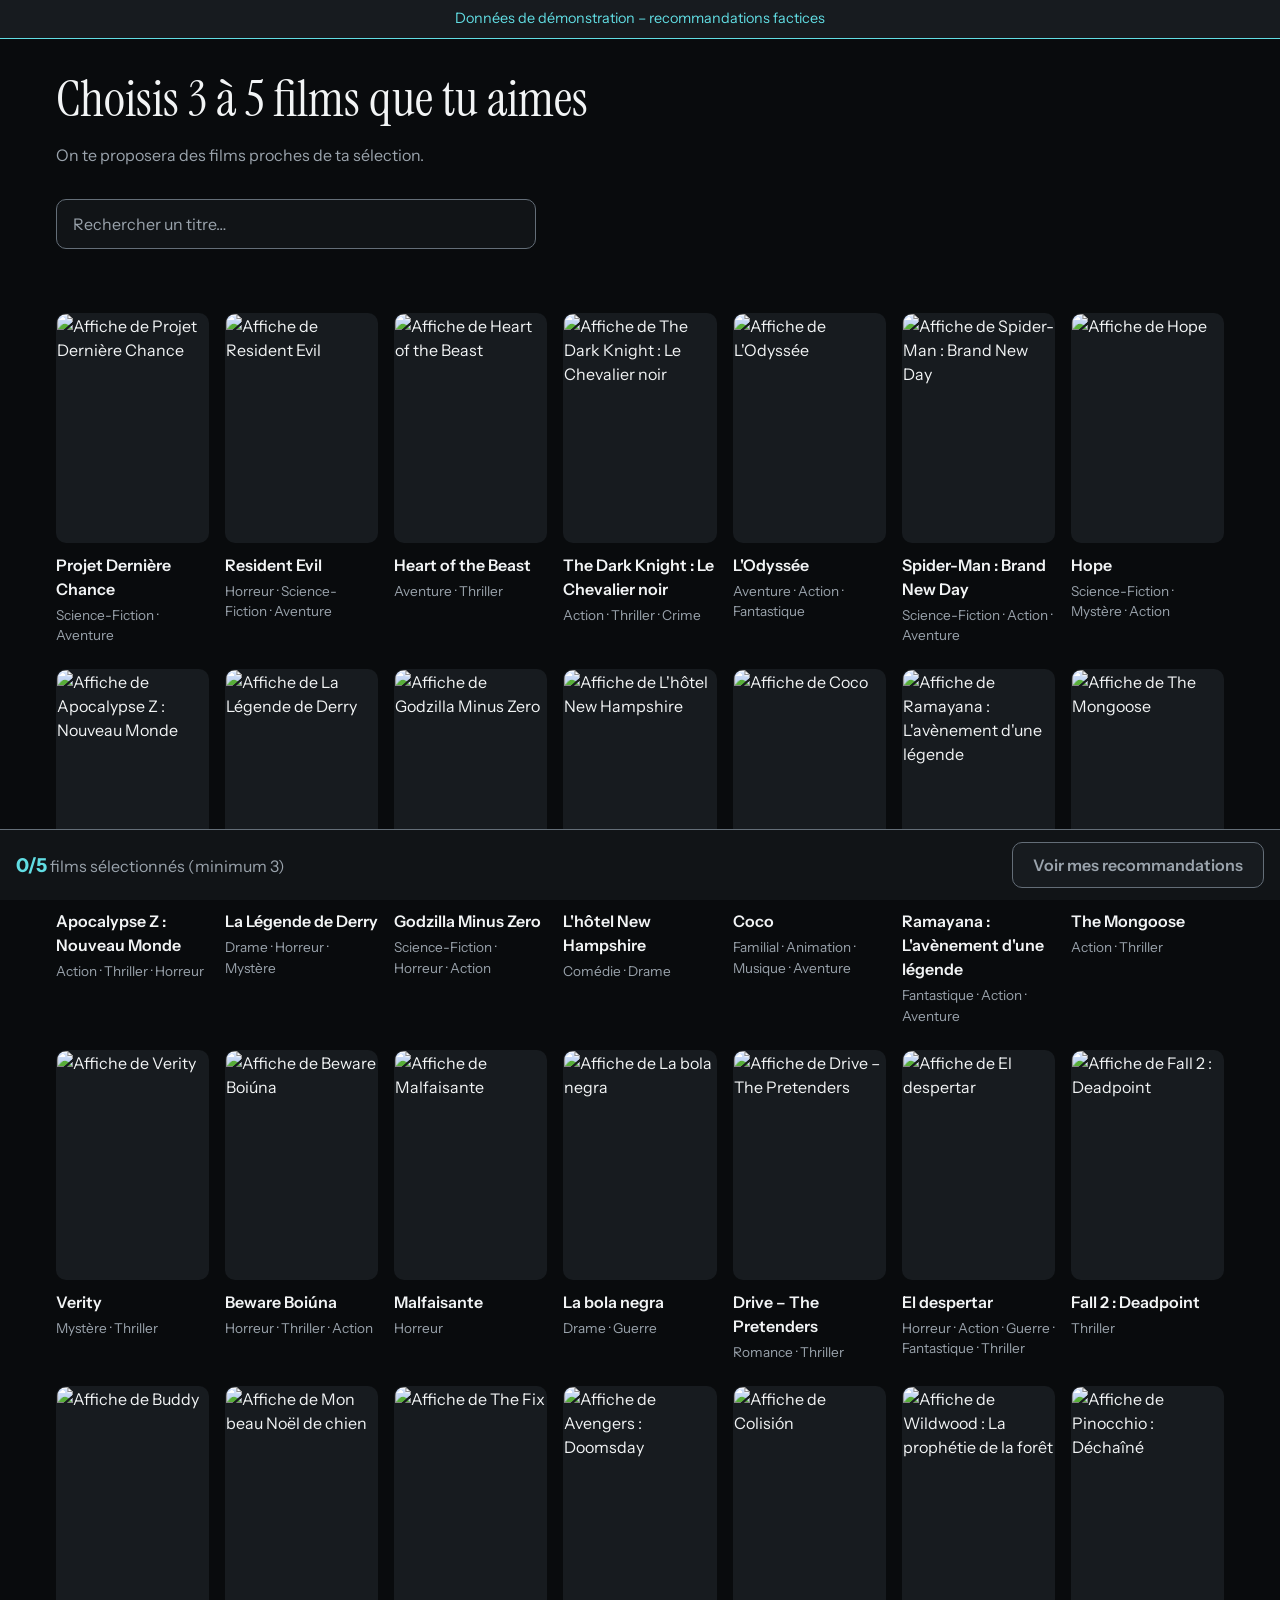
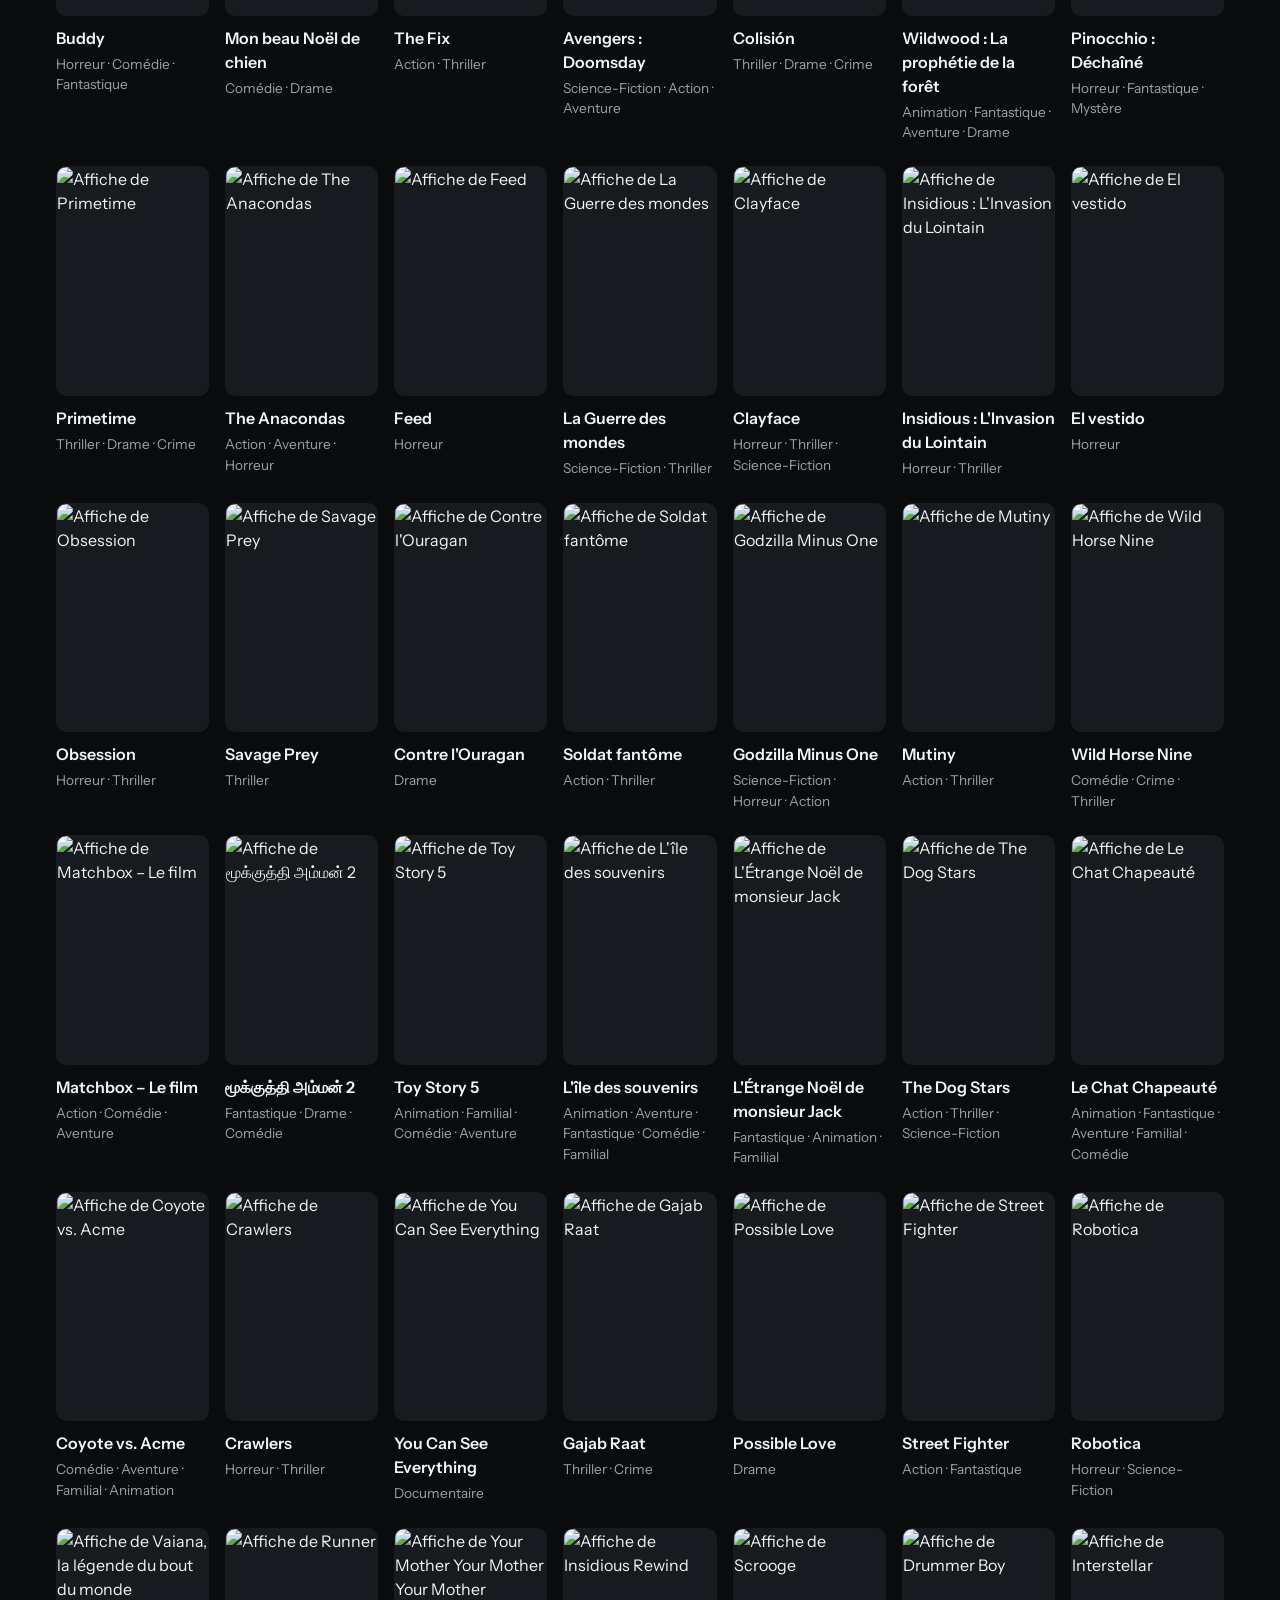
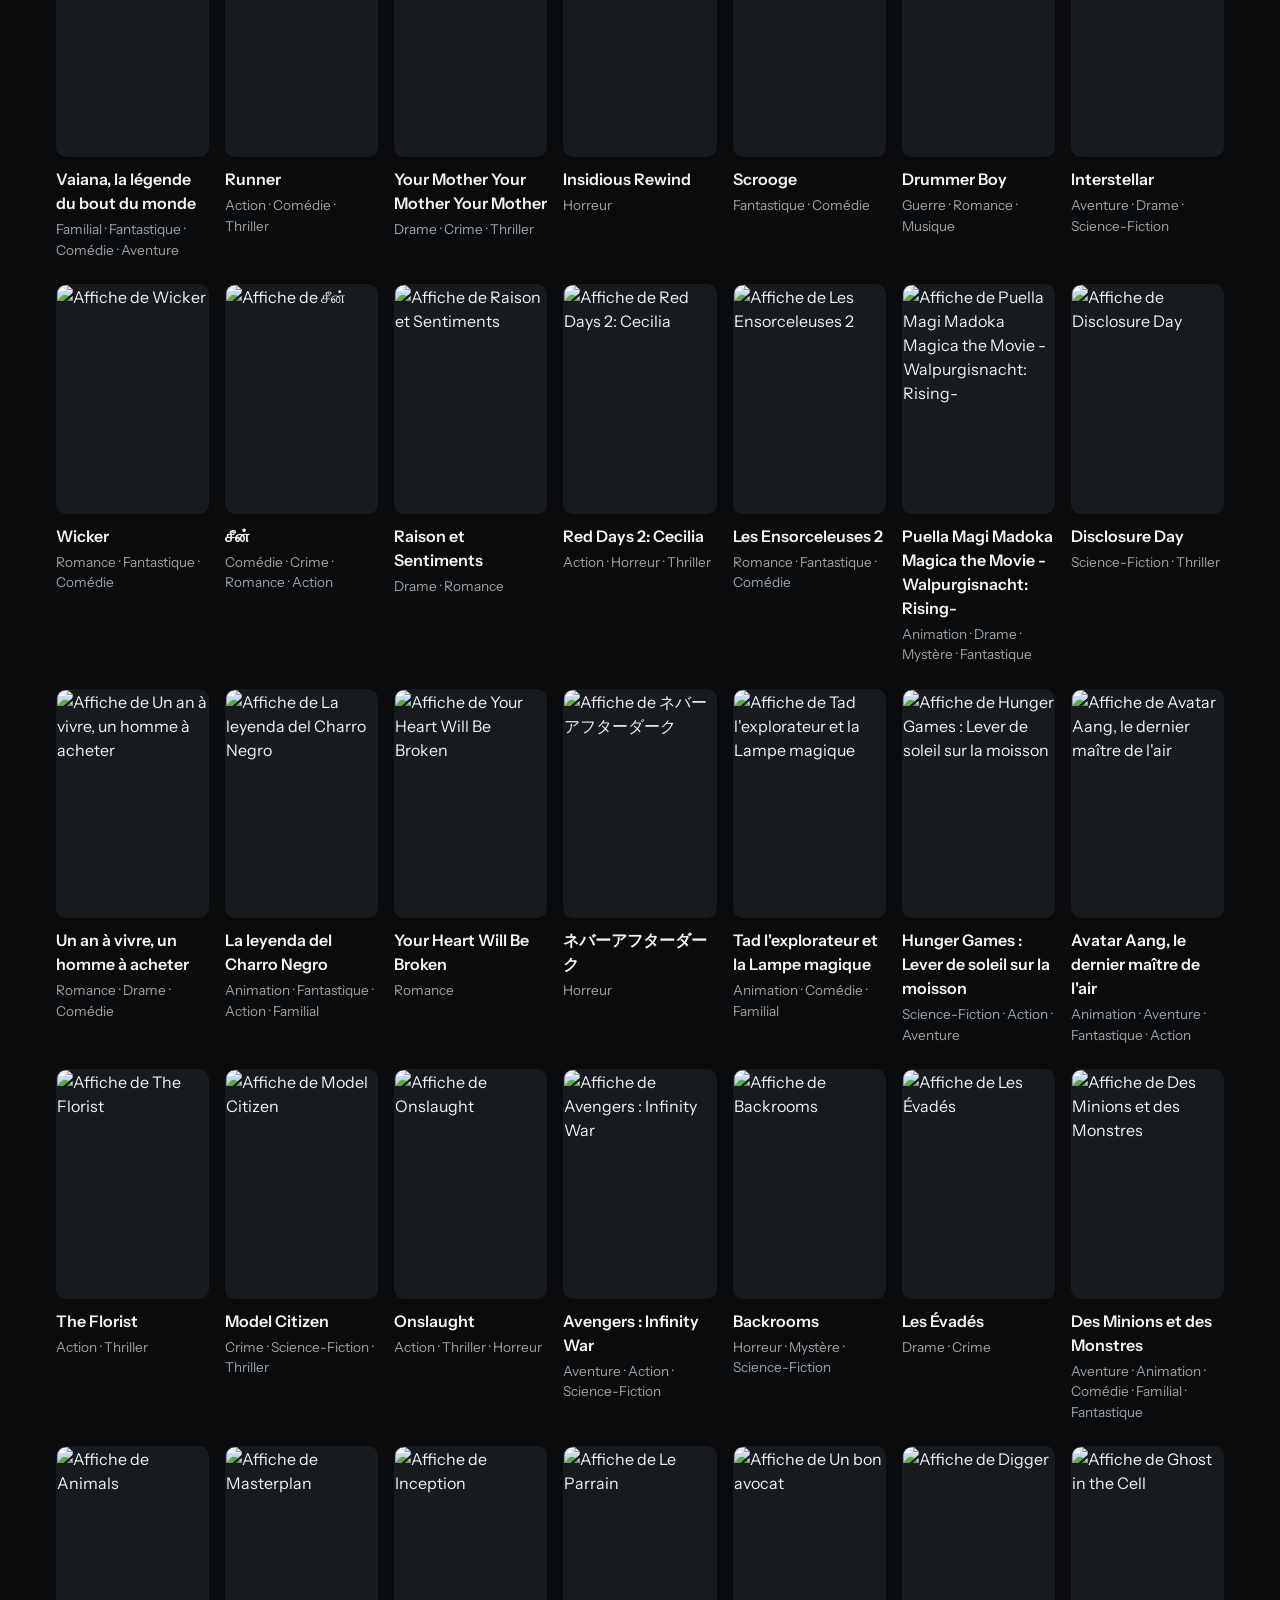
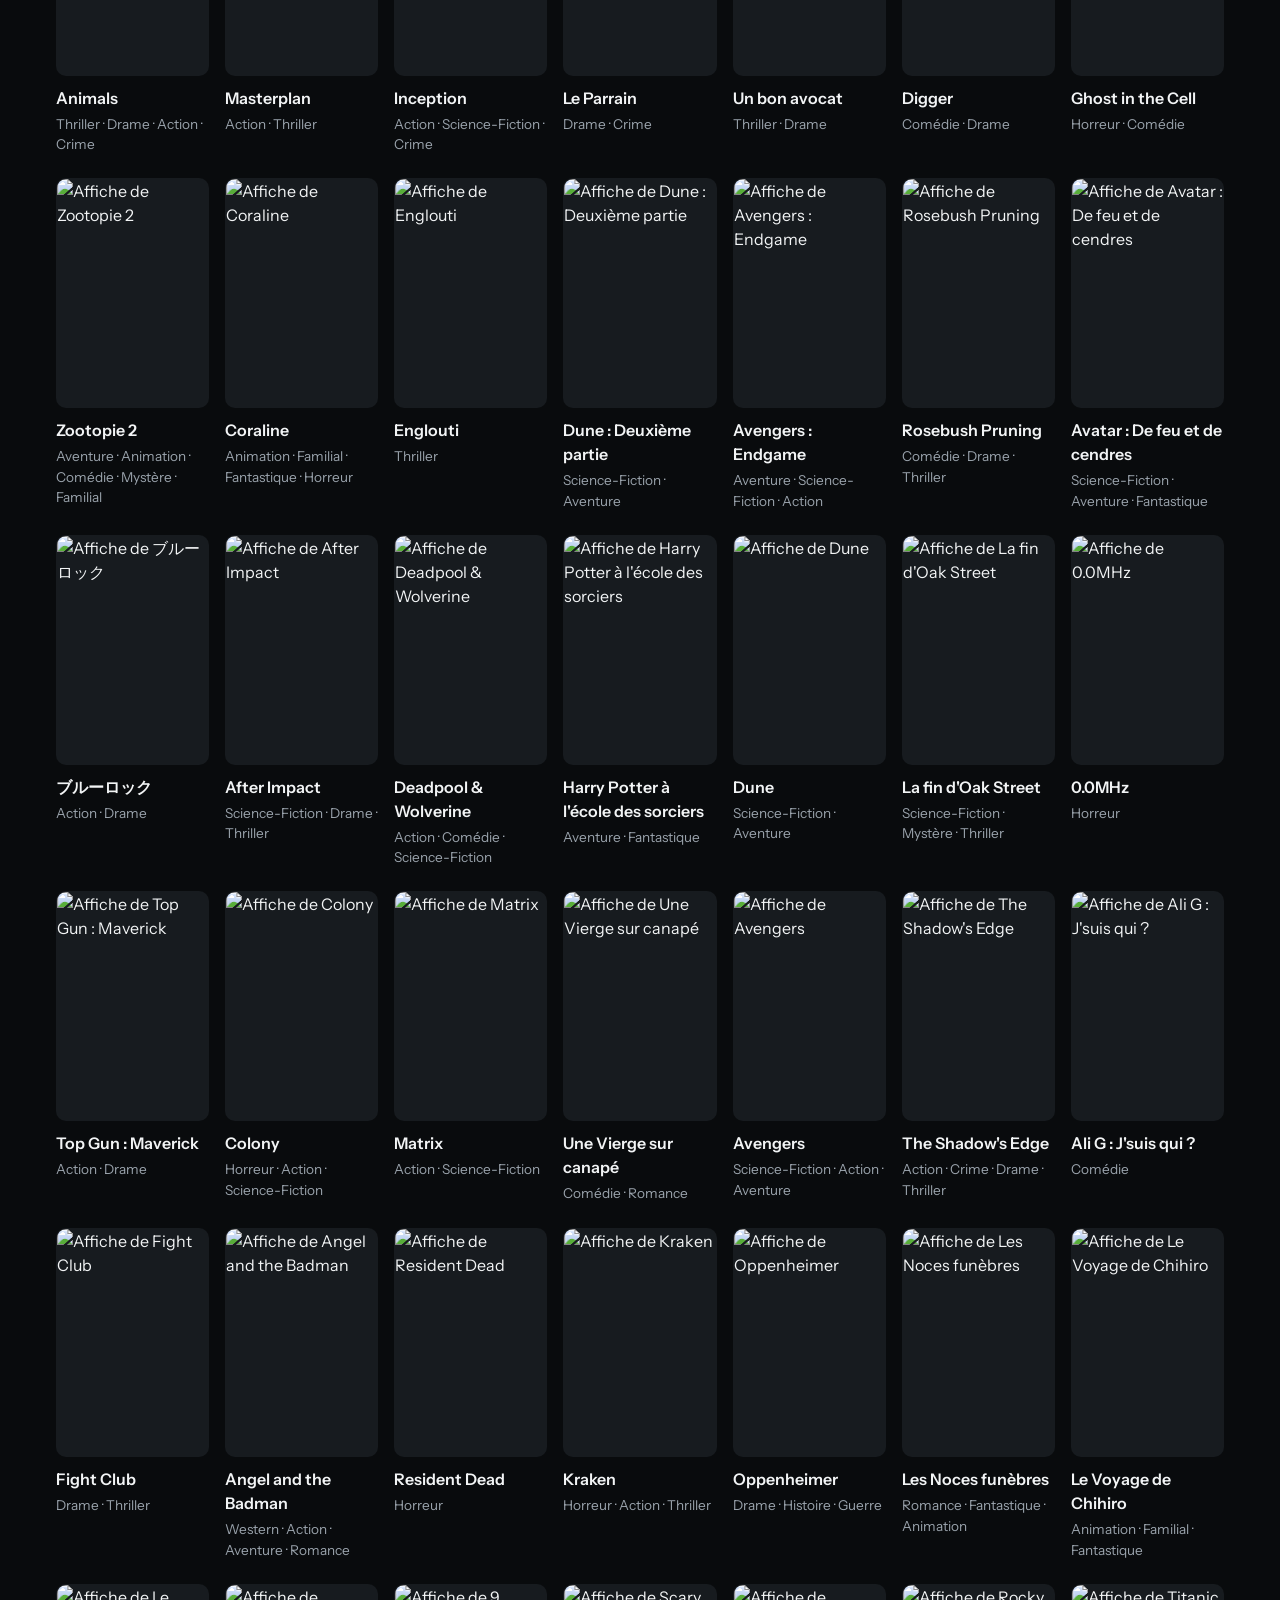
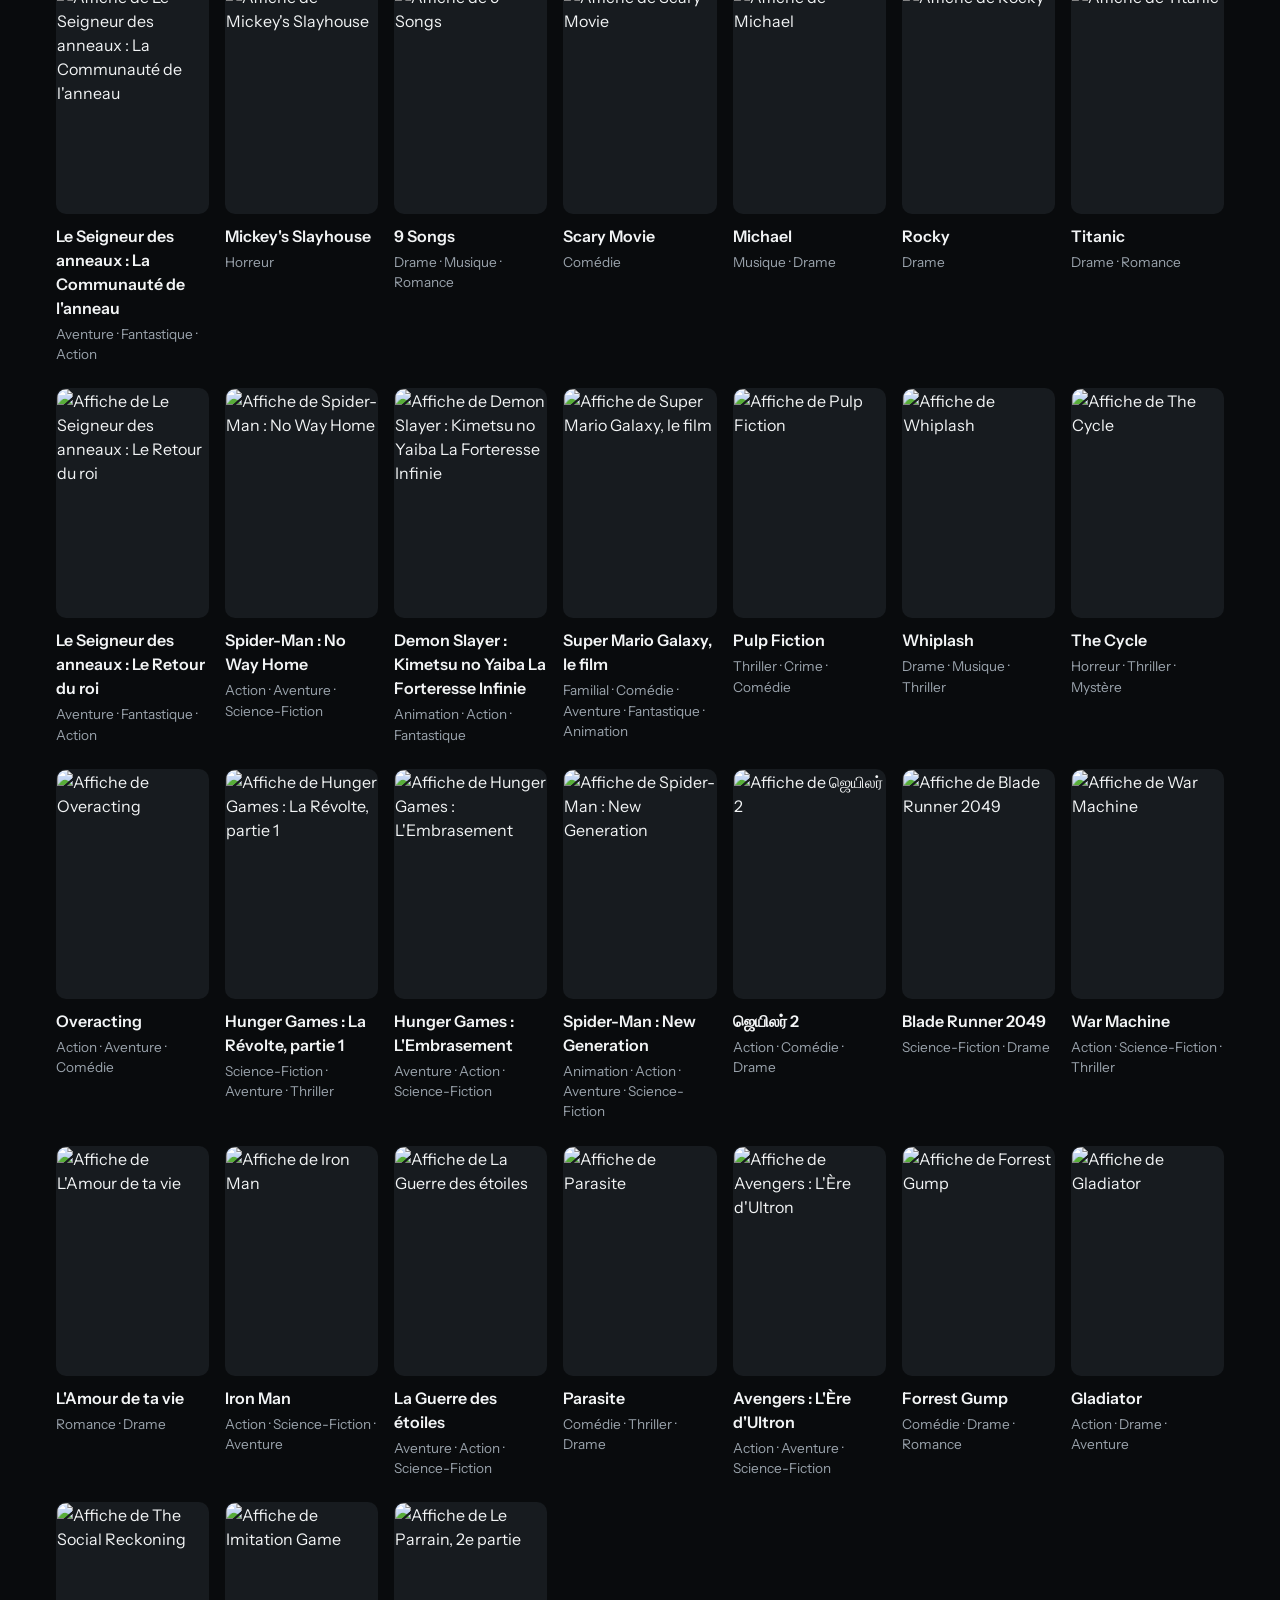
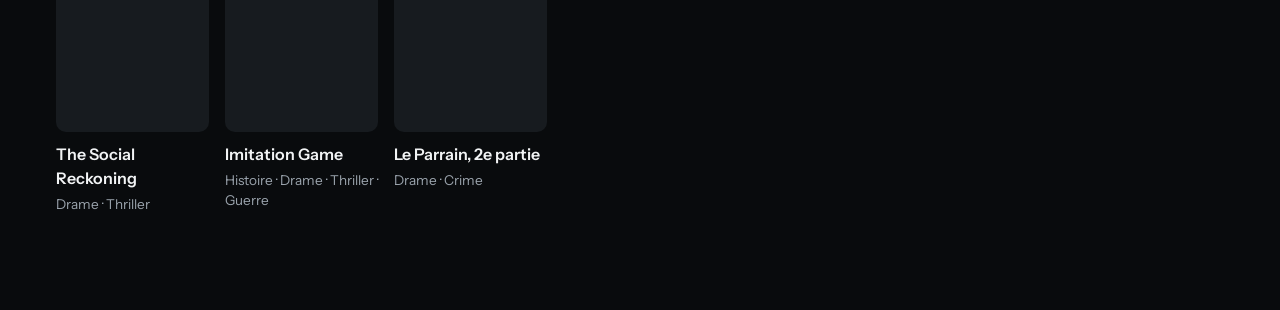
==== frontend/index.html @ 553a66c7 "feat(frontend): page catalogue (recherche, sélection 3 à 5 films)" ====
<!DOCTYPE html>
<html lang="fr">
<head>
  <meta charset="utf-8">
  <meta name="viewport" content="width=device-width, initial-scale=1">
  <title>Catalogue – Reco de films</title>
  <link rel="preconnect" href="https://fonts.googleapis.com">
  <link rel="preconnect" href="https://fonts.gstatic.com" crossorigin>
  <link href="https://fonts.googleapis.com/css2?family=Instrument+Sans:wght@400;600&family=Instrument+Serif&display=swap" rel="stylesheet">
  <link rel="stylesheet" href="css/style.css">
</head>
<body>
  <!-- Affiché seulement si USE_MOCK = true (voir catalogue.js) -->
  <p id="mock-banner" class="banner" hidden>Données de démonstration – recommandations factices</p>

  <header class="page-header">
    <h1>Choisis 3 à 5 films que tu aimes</h1>
    <p class="muted">On te proposera des films proches de ta sélection.</p>
    <label class="search">
      <span class="visually-hidden">Rechercher un film</span>
      <input id="search" type="search" placeholder="Rechercher un titre…" autocomplete="off">
    </label>
  </header>

  <main>
    <!-- Messages de chargement / erreur / aucun résultat -->
    <p id="status" class="status" role="status"></p>
    <ul id="grid" class="grid"></ul>
  </main>

  <!-- Barre fixe en bas : compteur + bouton vers les recommandations -->
  <footer class="selection-bar">
    <p><strong id="counter">0/5</strong> <span id="bar-message" class="muted">films sélectionnés</span></p>
    <button id="go" class="btn" type="button" disabled>Voir mes recommandations</button>
  </footer>

  <script type="module" src="js/catalogue.js"></script>
</body>
</html>
---- frontend/css/style.css ----
/* Thème sombre unique, couleurs imposées dans des variables */
:root {
  --bg: #090b0d;
  --surface-1: #111417;
  --surface-2: #171b1f;
  --line-strong: #646e78;
  --text: #f2f4f5;
  --text-muted: #9aa3ac;
  --accent: #61dde3;
  --on-accent: #061416;
  --radius: 10px;
  --gutter: 16px;
  color-scheme: dark;
}

* { box-sizing: border-box; }

body {
  margin: 0;
  background: var(--bg);
  color: var(--text);
  font: 400 1rem/1.5 "Instrument Sans", system-ui, sans-serif;
  padding-bottom: 96px; /* place pour la barre fixe du bas */
}

h1, h2 {
  font-family: "Instrument Serif", Georgia, serif;
  font-weight: 400;
  line-height: 1.1;
  margin: 0 0 8px;
}
h1 { font-size: clamp(2rem, 5vw, 3.2rem); }
h2 { font-size: 1.8rem; }

.muted { color: var(--text-muted); }

/* Focus clavier bien visible partout */
:focus-visible {
  outline: 2px solid var(--accent);
  outline-offset: 3px;
}

/* Texte lu par les lecteurs d'écran mais invisible à l'écran */
.visually-hidden {
  position: absolute;
  width: 1px; height: 1px;
  overflow: hidden;
  clip-path: inset(50%);
  white-space: nowrap;
}

/* ---------- Bandeau mode mock ---------- */
.banner {
  margin: 0;
  padding: 8px var(--gutter);
  background: var(--surface-2);
  border-bottom: 1px solid var(--accent);
  color: var(--accent);
  font-size: 0.9rem;
  text-align: center;
}

/* ---------- En-tête et recherche ---------- */
.page-header, main {
  max-width: 1200px;
  margin: 0 auto;
  padding: 32px var(--gutter) 0;
}
main { padding-top: 8px; }

.search input {
  width: 100%;
  max-width: 480px;
  margin-top: 16px;
  padding: 12px 16px;
  font: inherit;
  color: var(--text);
  background: var(--surface-1);
  border: 1px solid var(--line-strong);
  border-radius: var(--radius);
}
.search input::placeholder { color: var(--text-muted); }

.status { color: var(--text-muted); min-height: 1.5em; }

/* ---------- Grille de cartes ---------- */
.grid {
  list-style: none;
  margin: 0;
  padding: 0;
  display: grid;
  grid-template-columns: repeat(auto-fill, minmax(150px, 1fr));
  gap: 24px 16px;
}

.card {
  display: flex;
  flex-direction: column;
  gap: 4px;
  width: 100%;
  padding: 0;
  font: inherit;
  text-align: left;
  color: inherit;
  background: none;
  border: 0;
  border-radius: var(--radius);
  cursor: pointer;
}

/* Affiche au format 2:3 */
.poster {
  display: block;
  width: 100%;
  aspect-ratio: 2 / 3;
  object-fit: cover;
  border-radius: var(--radius);
  background: var(--surface-2);
  border: 1px solid transparent;
}
.poster--empty {
  display: grid;
  place-items: center;
  color: var(--text-muted);
  font-size: 0.85rem;
  border-color: var(--line-strong);
}

.card:hover .poster { border-color: var(--line-strong); }

/* Film choisi : contour accent autour de l'affiche */
.card[aria-pressed="true"] .poster {
  border-color: var(--accent);
  box-shadow: 0 0 0 2px var(--accent);
}
.card[aria-pressed="true"] .card-title { color: var(--accent); }

.card-title { font-weight: 600; margin-top: 6px; }
.card-meta { color: var(--text-muted); font-size: 0.85rem; }

/* ---------- Boutons ---------- */
.btn {
  padding: 12px 20px;
  font: 600 1rem "Instrument Sans", system-ui, sans-serif;
  color: var(--on-accent);
  background: var(--accent);
  border: 1px solid var(--accent);
  border-radius: var(--radius);
  cursor: pointer;
}
.btn:disabled {
  color: var(--text-muted);
  background: var(--surface-2);
  border-color: var(--line-strong);
  cursor: not-allowed;
}

/* ---------- Barre de sélection fixée en bas ---------- */
.selection-bar {
  position: fixed;
  inset: auto 0 0 0;
  display: flex;
  flex-wrap: wrap;
  align-items: center;
  justify-content: space-between;
  gap: 8px 16px;
  padding: 12px var(--gutter);
  background: var(--surface-1);
  border-top: 1px solid var(--line-strong);
}
.selection-bar p { margin: 0; }
#counter { font-size: 1.2rem; color: var(--accent); }

/* ---------- Page recommandations ---------- */
.page-header .btn { display: inline-block; margin: 8px 0 16px; }

/* Bouton secondaire (lien "Modifier ma sélection") */
.btn--ghost {
  color: var(--text);
  background: transparent;
  border-color: var(--line-strong);
  text-decoration: none;
}
.btn--ghost:hover { border-color: var(--accent); }

main section { margin-bottom: 40px; }

/* Films choisis, en petit */
.chosen {
  list-style: none;
  margin: 0;
  padding: 0;
  display: flex;
  flex-wrap: wrap;
  gap: 12px;
}
.chosen-item { width: 88px; font-size: 0.8rem; }
.chosen-title { display: block; margin-top: 4px; color: var(--text-muted); }

/* Liste des recommandations : affiche à gauche, infos à droite */
.reco-list {
  list-style: none;
  margin: 0;
  padding: 0;
  display: grid;
  gap: 16px;
}
.reco {
  display: grid;
  grid-template-columns: 100px 1fr;
  gap: 16px;
  padding: 12px;
  background: var(--surface-1);
  border: 1px solid var(--surface-2);
  border-radius: var(--radius);
}
.reco-infos { min-width: 0; } /* évite qu'un long texte élargisse la carte */
.reco-title { margin: 0; font-size: 1.1rem; }
.score { margin: 4px 0 12px; color: var(--accent); font-weight: 600; }

/* Dépliant "Pourquoi ?" (details/summary natif) */
.why summary {
  display: inline-block;
  padding: 6px 14px;
  border: 1px solid var(--line-strong);
  border-radius: var(--radius);
  cursor: pointer;
  list-style: none; /* retire le triangle par défaut */
}
.why summary::-webkit-details-marker { display: none; }
.why[open] summary { border-color: var(--accent); color: var(--accent); }
.why-film { margin: 12px 0 4px; font-weight: 600; }
.why-list { margin: 0; padding-left: 18px; overflow-wrap: anywhere; }
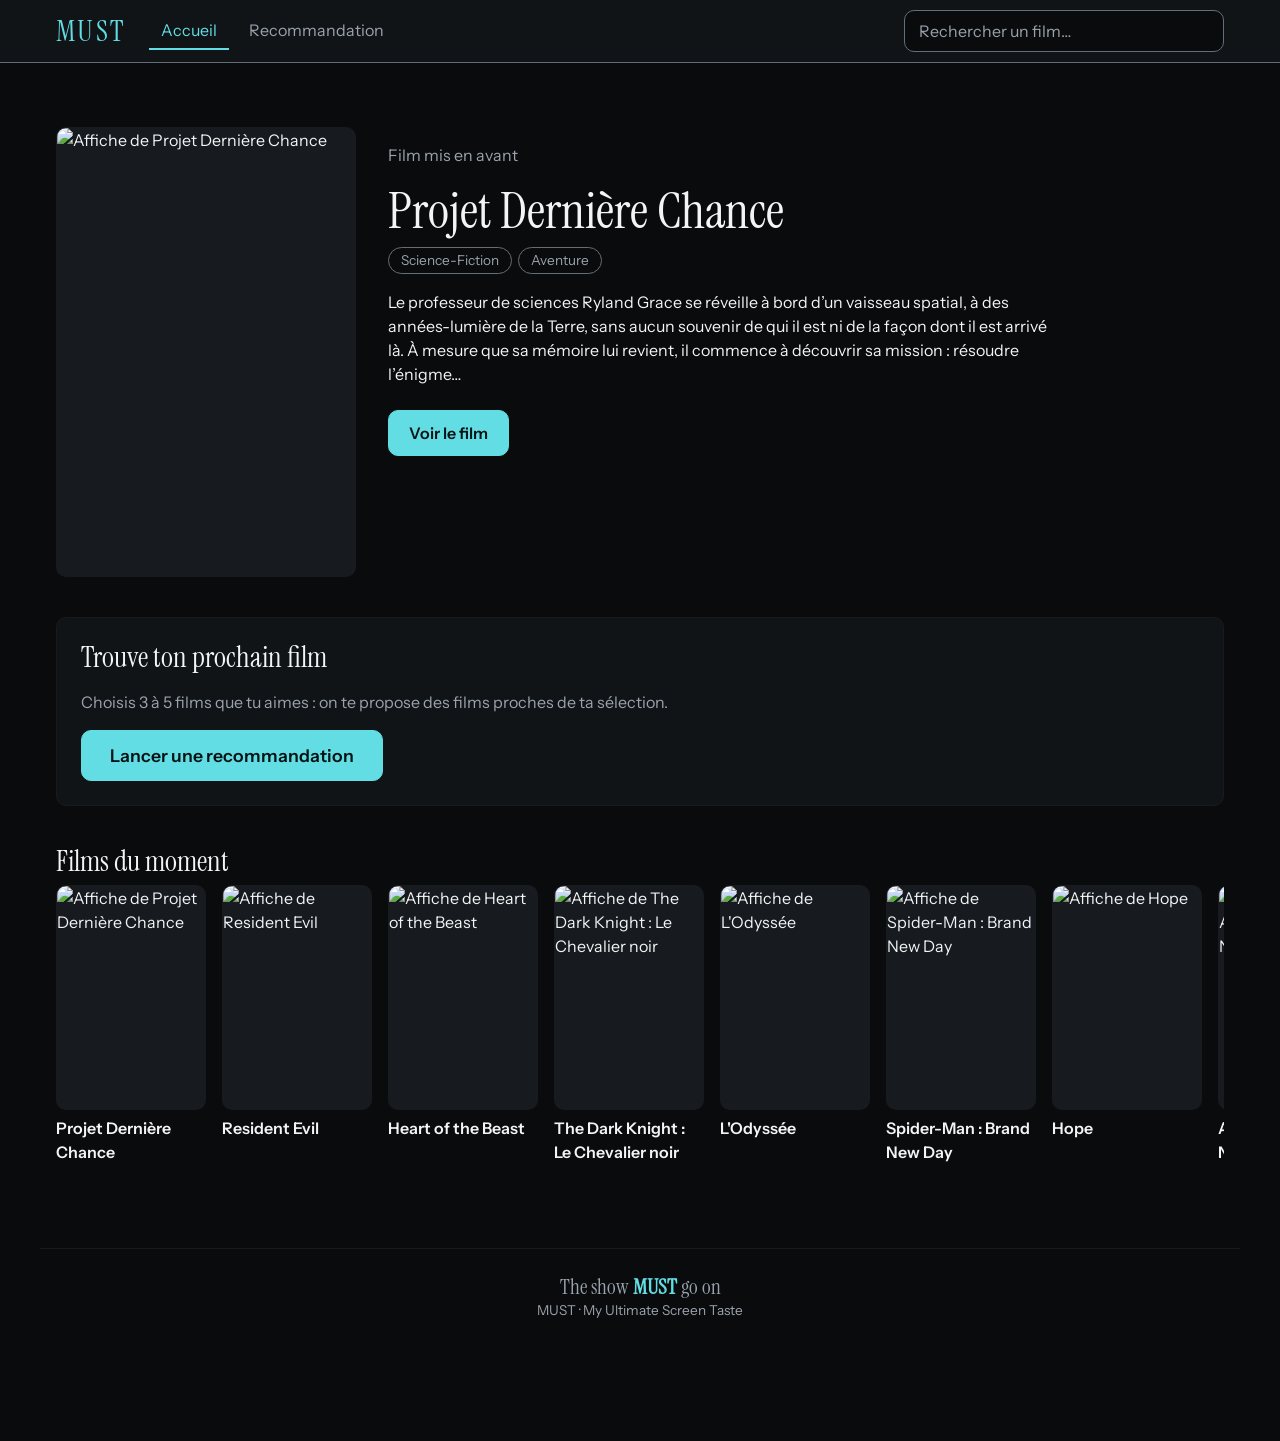
==== commit 8c127883: "feat(frontend): accueil, page film, navbar avec recherche, doc API - navbar commune (js/navbar.js) a" ====
--- a/frontend/index.html
+++ b/frontend/index.html
@@ -3,37 +3,35 @@
 <head>
   <meta charset="utf-8">
   <meta name="viewport" content="width=device-width, initial-scale=1">
-  <title>Catalogue – Reco de films</title>
+  <title>Accueil — MUST</title>
   <link rel="preconnect" href="https://fonts.googleapis.com">
   <link rel="preconnect" href="https://fonts.gstatic.com" crossorigin>
   <link href="https://fonts.googleapis.com/css2?family=Instrument+Sans:wght@400;600&family=Instrument+Serif&display=swap" rel="stylesheet">
   <link rel="stylesheet" href="css/style.css">
 </head>
 <body>
-  <!-- Affiché seulement si USE_MOCK = true (voir catalogue.js) -->
-  <p id="mock-banner" class="banner" hidden>Données de démonstration – recommandations factices</p>
-
-  <header class="page-header">
-    <h1>Choisis 3 à 5 films que tu aimes</h1>
-    <p class="muted">On te proposera des films proches de ta sélection.</p>
-    <label class="search">
-      <span class="visually-hidden">Rechercher un film</span>
-      <input id="search" type="search" placeholder="Rechercher un titre…" autocomplete="off">
-    </label>
-  </header>
+  <!-- Rempli par js/navbar.js -->
+  <header id="navbar"></header>
 
   <main>
-    <!-- Messages de chargement / erreur / aucun résultat -->
+    <!-- Messages de chargement / erreur -->
     <p id="status" class="status" role="status"></p>
-    <ul id="grid" class="grid"></ul>
+
+    <!-- Film mis en avant : rempli par accueil.js -->
+    <section id="hero" class="hero" aria-label="Film mis en avant"></section>
+
+    <section class="cta" aria-labelledby="titre-cta">
+      <h2 id="titre-cta">Trouve ton prochain film</h2>
+      <p class="muted">Choisis 3 à 5 films que tu aimes : on te propose des films proches de ta sélection.</p>
+      <a class="btn" href="selection.html">Lancer une recommandation</a>
+    </section>
+
+    <section aria-labelledby="titre-rail">
+      <h2 id="titre-rail">Films du moment</h2>
+      <ul id="rail" class="rail"></ul>
+    </section>
   </main>
 
-  <!-- Barre fixe en bas : compteur + bouton vers les recommandations -->
-  <footer class="selection-bar">
-    <p><strong id="counter">0/5</strong> <span id="bar-message" class="muted">films sélectionnés</span></p>
-    <button id="go" class="btn" type="button" disabled>Voir mes recommandations</button>
-  </footer>
-
-  <script type="module" src="js/catalogue.js"></script>
+  <script type="module" src="js/accueil.js"></script>
 </body>
 </html>
--- a/frontend/css/style.css
+++ b/frontend/css/style.css
@@ -49,17 +49,6 @@
   white-space: nowrap;
 }
 
-/* ---------- Bandeau mode mock ---------- */
-.banner {
-  margin: 0;
-  padding: 8px var(--gutter);
-  background: var(--surface-2);
-  border-bottom: 1px solid var(--accent);
-  color: var(--accent);
-  font-size: 0.9rem;
-  text-align: center;
-}
-
 /* ---------- En-tête et recherche ---------- */
 .page-header, main {
   max-width: 1200px;
@@ -231,3 +220,150 @@
 .why[open] summary { border-color: var(--accent); color: var(--accent); }
 .why-film { margin: 12px 0 4px; font-weight: 600; }
 .why-list { margin: 0; padding-left: 18px; overflow-wrap: anywhere; }
+
+/* ---------- Navbar (construite par js/navbar.js) ---------- */
+.navbar {
+  position: sticky;
+  top: 0;
+  z-index: 10;
+  background: var(--surface-1);
+  border-bottom: 1px solid var(--line-strong);
+}
+.navbar-inner {
+  max-width: 1200px;
+  margin: 0 auto;
+  padding: 10px var(--gutter);
+  display: flex;
+  flex-wrap: wrap; /* permet à la recherche de passer à la ligne sur mobile */
+  align-items: center;
+  gap: 8px 24px;
+}
+.nav-logo {
+  font: 400 1.8rem "Instrument Serif", Georgia, serif;
+  color: var(--accent);
+  letter-spacing: 0.08em;
+  text-decoration: none;
+}
+.nav-logo abbr { text-decoration: none; cursor: help; } /* pas de pointillés par défaut */
+.nav-links { display: flex; gap: 8px; }
+.nav-link {
+  padding: 6px 12px;
+  color: var(--text-muted);
+  text-decoration: none;
+  border-bottom: 2px solid transparent;
+}
+.nav-link:hover { color: var(--text); }
+.nav-link[aria-current="page"] { color: var(--accent); border-bottom-color: var(--accent); }
+
+.nav-search { position: relative; margin-left: auto; width: 320px; }
+.nav-search input {
+  width: 100%;
+  padding: 8px 14px;
+  font: inherit;
+  color: var(--text);
+  background: var(--bg);
+  border: 1px solid var(--line-strong);
+  border-radius: var(--radius);
+}
+.nav-search input::placeholder { color: var(--text-muted); }
+
+/* Mobile : la recherche passe sous le logo, sur toute la largeur */
+@media (max-width: 640px) {
+  .nav-search { order: 3; flex-basis: 100%; width: auto; margin-left: 0; }
+}
+
+/* Liste déroulante des résultats de recherche */
+.nav-results {
+  position: absolute;
+  top: calc(100% + 6px);
+  left: 0;
+  right: 0;
+  margin: 0;
+  padding: 4px;
+  list-style: none;
+  max-height: 70vh;
+  overflow-y: auto;
+  background: var(--surface-1);
+  border: 1px solid var(--line-strong);
+  border-radius: var(--radius);
+}
+.nav-result {
+  display: flex;
+  align-items: center;
+  gap: 12px;
+  padding: 6px 8px;
+  border-radius: 6px;
+  cursor: pointer;
+}
+.nav-result:hover, .nav-result[aria-selected="true"] { background: var(--surface-2); }
+.nav-result[aria-selected="true"] { outline: 2px solid var(--accent); } /* choix clavier bien visible */
+.nav-result-poster { flex: none; width: 36px; }
+.nav-result-poster .poster--empty { font-size: 0; } /* pas de texte dans une si petite vignette */
+.nav-results-msg { padding: 10px 12px; color: var(--text-muted); }
+
+/* ---------- Boutons-liens (<a class="btn">) ---------- */
+a.btn { display: inline-block; text-decoration: none; }
+
+/* ---------- Pastilles (genres, mots-clés) ---------- */
+.chips { list-style: none; margin: 8px 0; padding: 0; display: flex; flex-wrap: wrap; gap: 6px; }
+.chip {
+  padding: 2px 12px;
+  font-size: 0.85rem;
+  color: var(--text-muted);
+  border: 1px solid var(--line-strong);
+  border-radius: 999px;
+}
+
+/* ---------- Accueil ---------- */
+/* Film mis en avant : affiche + infos (empilés sur mobile) */
+.hero, .film { display: grid; grid-template-columns: minmax(0, 300px) 1fr; gap: 24px 32px; align-items: start; }
+.hero:empty, .film:empty { display: none; }
+.hero-infos { max-width: 60ch; }
+.hero-infos .btn { margin-top: 8px; }
+@media (max-width: 640px) {
+  .hero, .film { grid-template-columns: minmax(0, 220px); }
+}
+
+/* Bloc "Lancer une recommandation" */
+.cta {
+  padding: 24px;
+  background: var(--surface-1);
+  border: 1px solid var(--surface-2);
+  border-radius: var(--radius);
+}
+.cta h2 { margin-bottom: 4px; }
+.cta p { max-width: 60ch; }
+.cta .btn { font-size: 1.1rem; padding: 14px 28px; }
+
+/* Rangée horizontale : défilement avec accroche (scroll-snap) sur chaque carte */
+.rail {
+  list-style: none;
+  margin: 0;
+  padding: 0 0 12px;
+  display: flex;
+  gap: 16px;
+  overflow-x: auto;
+  scroll-snap-type: x mandatory;
+}
+.rail-item { flex: none; width: 150px; scroll-snap-align: start; }
+.rail-card { display: block; color: inherit; text-decoration: none; }
+.rail-card:hover .poster { border-color: var(--line-strong); }
+.rail-card .card-title { display: block; }
+
+/* ---------- Page film ---------- */
+.film-infos { max-width: 70ch; }
+.film-infos h2 { margin: 24px 0 4px; font-size: 1.3rem; }
+.film-infos .btn { margin-top: 24px; }
+
+/* ---------- Footer commun (construit par js/navbar.js) ---------- */
+.site-footer {
+  max-width: 1200px;
+  margin: 48px auto 0;
+  padding: 24px var(--gutter);
+  border-top: 1px solid var(--surface-2);
+  text-align: center;
+}
+.site-footer p { margin: 0; color: var(--text-muted); }
+.slogan { font: 400 1.3rem "Instrument Serif", Georgia, serif; }
+.slogan-must { color: var(--accent); font-weight: 700; }
+.site-footer-name { margin-top: 4px; font-size: 0.85rem; }
